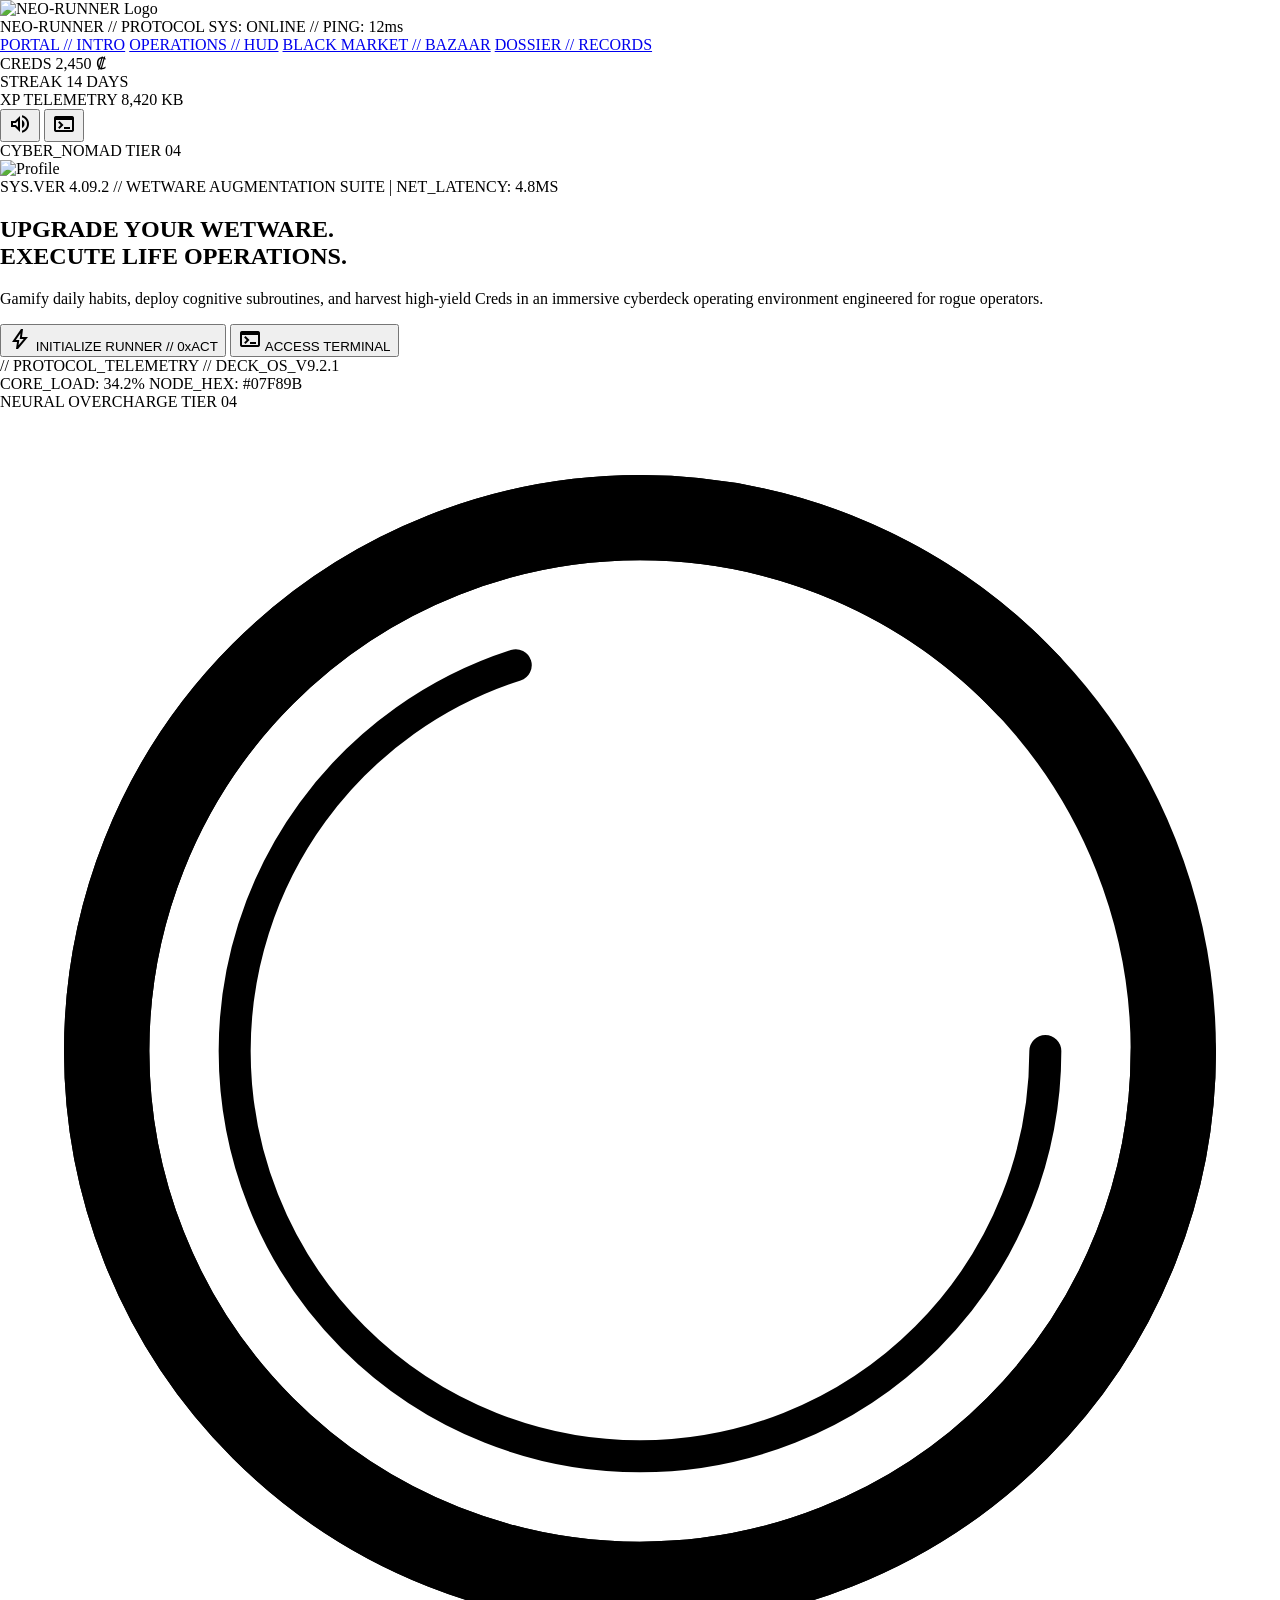
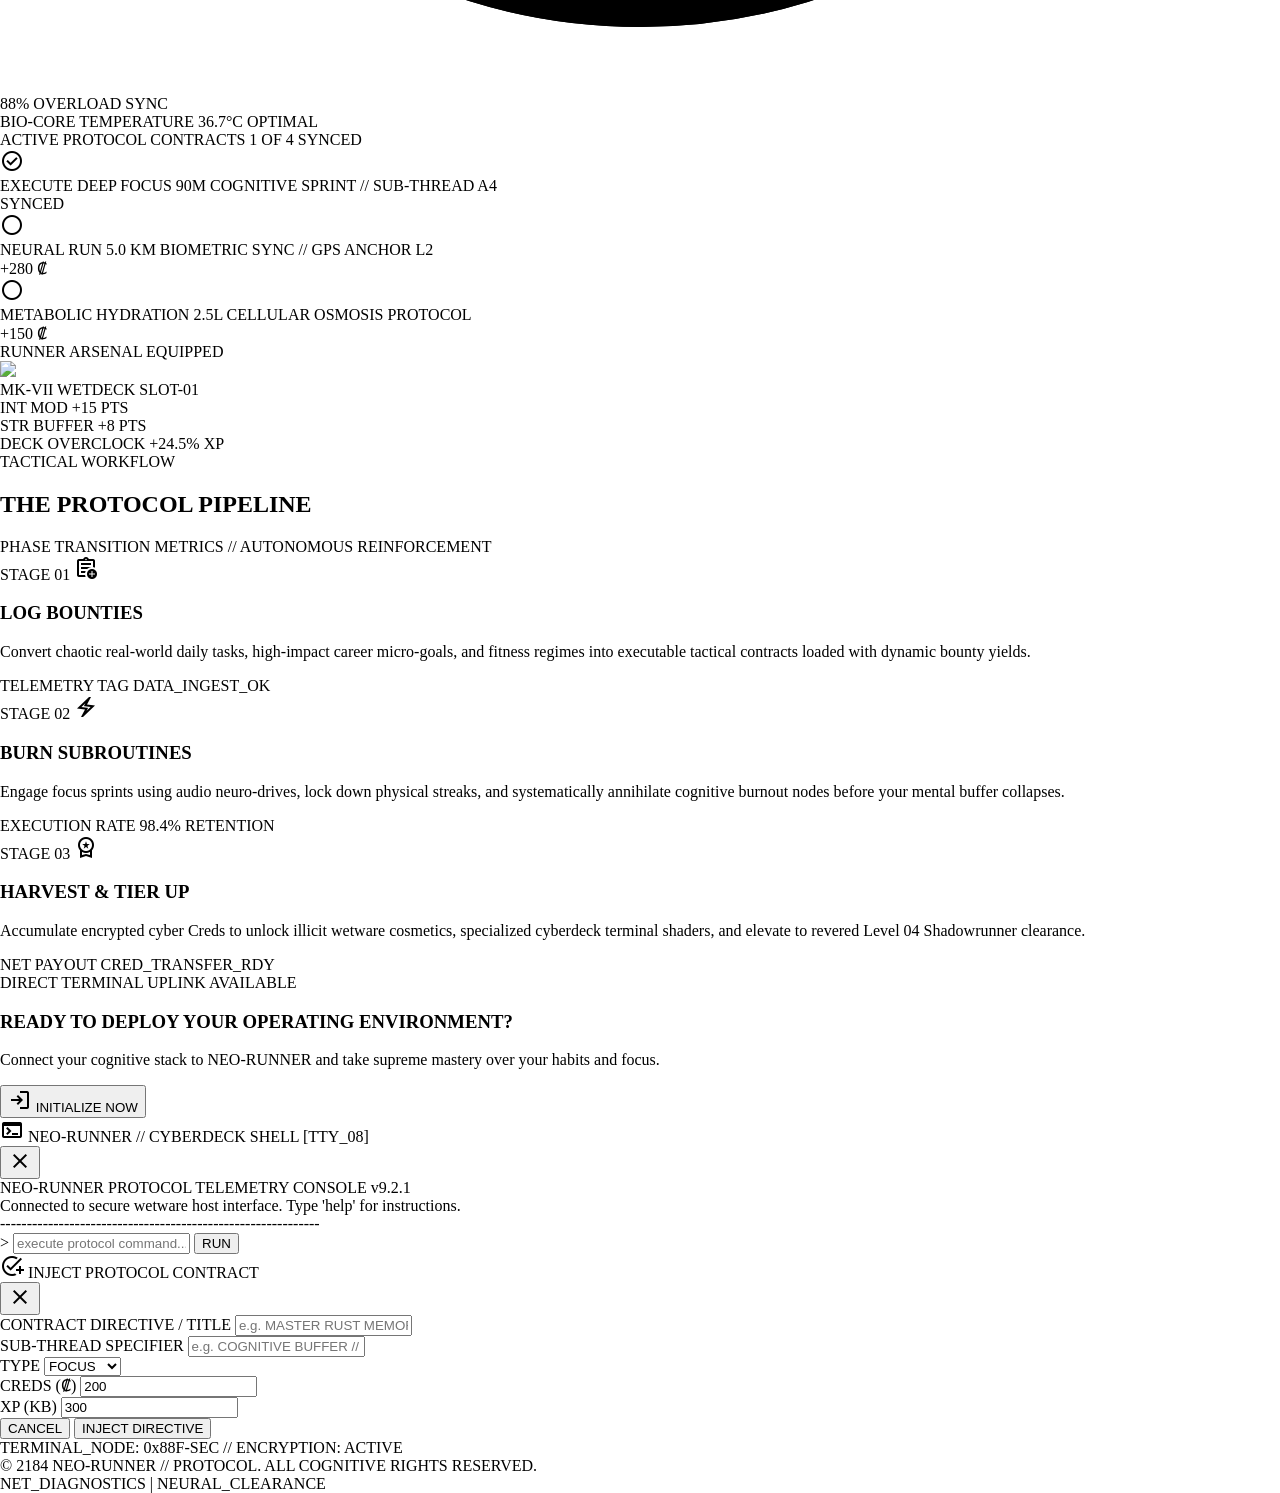
==== index.html @ 83c2be1f "feat: complete NEO-RUNNER // PROTOCOL cyberdeck web application with professional docs" ====
<!DOCTYPE html>
<html class="dark" lang="en">
<head>
  <meta charset="utf-8">
  <meta content="width=device-width, initial-scale=1.0" name="viewport">
  <title>NEO-RUNNER // PROTOCOL</title>
  <link href="https://fonts.googleapis.com" rel="preconnect">
  <link crossorigin="" href="https://fonts.gstatic.com" rel="preconnect">
  <link href="https://fonts.googleapis.com/css2?family=JetBrains+Mono:wght@400;500;600;700&amp;family=Space+Grotesk:wght@600;700&amp;display=swap" rel="stylesheet">
  <link href="https://fonts.googleapis.com/css2?family=Material+Symbols+Outlined:opsz,wght,FILL,GRAD@24,400,0,0" rel="stylesheet">
  <link href="https://fonts.googleapis.com/css2?family=Material+Symbols+Outlined:wght,FILL@100..700,0..1&amp;display=swap" rel="stylesheet">
  
  <style>
    @layer base {
      html, body { margin: 0; padding: 0; }
      body { overscroll-behavior: none; }
      main > :first-child { margin-top: 0 !important; }
      main > :last-child { margin-bottom: 0 !important; }
    }
    @keyframes fadeIn {
      from { opacity: 0; transform: translateY(6px); }
      to { opacity: 1; transform: translateY(0); }
    }
    .animate-fadeIn {
      animation: fadeIn 0.25s ease-out forwards;
    }
  </style>
  <link rel="stylesheet" href="css/cyber-effects.css">
  
  <script src="https://cdn.tailwindcss.com"></script>
  <script id="tailwind-config">
    tailwind.config = {
      darkMode: "class",
      theme: {
        extend: {
          colors: {
            "error": "#ffb4ab",
            "tertiary-fixed-dim": "#ffba20",
            "secondary-fixed-dim": "#dfb7ff",
            "secondary-container": "#9d05ff",
            "on-secondary-fixed-variant": "#6b00b0",
            "on-error-container": "#ffdad6",
            "inverse-surface": "#e0e2ec",
            "surface-container": "#1d2027",
            "tertiary": "#fff4e8",
            "on-surface-variant": "#b9cacb",
            "surface-variant": "#32353d",
            "primary-fixed-dim": "#00dbe9",
            "surface-container-highest": "#32353d",
            "surface-tint": "#00dbe9",
            "tertiary-fixed": "#ffdea8",
            "on-error": "#690005",
            "primary-container": "#00f0ff",
            "surface-container-low": "#191b23",
            "on-tertiary-fixed": "#271900",
            "error-container": "#93000a",
            "tertiary-container": "#ffd386",
            "on-background": "#e0e2ec",
            "outline": "#849495",
            "secondary": "#dfb7ff",
            "on-secondary": "#4b007e",
            "on-secondary-fixed": "#2d004f",
            "on-primary": "#00363a",
            "on-tertiary": "#412d00",
            "on-surface": "#e0e2ec",
            "on-primary-fixed-variant": "#004f54",
            "on-tertiary-fixed-variant": "#5e4200",
            "inverse-on-surface": "#2d3038",
            "surface-container-high": "#272a32",
            "primary": "#dbfcff",
            "surface-bright": "#363941",
            "on-secondary-container": "#f7e6ff",
            "on-primary-fixed": "#002022",
            "on-tertiary-container": "#7d5800",
            "outline-variant": "#3b494b",
            "secondary-fixed": "#f1daff",
            "surface": "#10131a",
            "on-primary-container": "#006970",
            "primary-fixed": "#7df4ff",
            "surface-dim": "#10131a",
            "surface-container-lowest": "#0b0e15",
            "inverse-primary": "#006970",
            "background": "#10131a"
          },
          borderRadius: {
            "DEFAULT": "0.25rem",
            "lg": "0.5rem",
            "xl": "0.75rem",
            "full": "9999px"
          },
          spacing: {
            "margin-desktop": "2rem",
            "margin": "1rem",
            "space-sm": "0.5rem",
            "space-xs": "0.25rem",
            "space-xl": "2.5rem",
            "space-md": "1rem",
            "gutter-desktop": "1.5rem",
            "space-lg": "1.5rem",
            "gutter": "1rem"
          },
          fontFamily: {
            "display-lg": ["Space Grotesk"],
            "headline-lg": ["Space Grotesk"],
            "headline-md": ["Space Grotesk"],
            "body-lg": ["JetBrains Mono"],
            "display-lg-mobile": ["Space Grotesk"],
            "headline-sm": ["Space Grotesk"],
            "label-md": ["JetBrains Mono"],
            "body-md": ["JetBrains Mono"],
            "code-sm": ["JetBrains Mono"],
            "label-lg": ["JetBrains Mono"]
          },
          fontSize: {
            "display-lg": ["44px", { lineHeight: "48px", letterSpacing: "0.06em", fontWeight: "700" }],
            "headline-lg": ["28px", { lineHeight: "34px", letterSpacing: "0.05em", fontWeight: "700" }],
            "headline-md": ["22px", { lineHeight: "28px", letterSpacing: "0.04em", fontWeight: "600" }],
            "body-lg": ["15px", { lineHeight: "22px", letterSpacing: "-0.01em", fontWeight: "400" }],
            "display-lg-mobile": ["32px", { lineHeight: "36px", letterSpacing: "0.05em", fontWeight: "700" }],
            "headline-sm": ["18px", { lineHeight: "24px", letterSpacing: "0.03em", fontWeight: "600" }],
            "label-md": ["11px", { lineHeight: "14px", letterSpacing: "0.1em", fontWeight: "500" }],
            "body-md": ["13px", { lineHeight: "18px", letterSpacing: "0em", fontWeight: "400" }],
            "code-sm": ["10px", { lineHeight: "14px", letterSpacing: "0.04em", fontWeight: "400" }],
            "label-lg": ["12px", { lineHeight: "16px", letterSpacing: "0.08em", fontWeight: "600" }]
          }
        }
      }
    };
  </script>
</head>
<body class="bg-background font-body-md text-body-md text-on-surface min-h-screen selection:bg-primary-container selection:text-on-primary-container">
  
  <!-- Retro CRT Scanline Shader Layer -->
  <div class="crt-overlay"></div>

  <!-- Persistent Cyber Header -->
  <header class="fixed top-0 w-full z-50 bg-surface-container-lowest/90 backdrop-blur-md shadow-[0_4px_20px_rgba(0,0,0,0.8)] border-b border-outline-variant/30">
    <div class="h-20 max-w-[1440px] mx-auto px-gutter-desktop flex items-center justify-between gap-space-md">
      
      <!-- Brand & Navigation -->
      <div class="flex items-center gap-space-lg">
        <div class="flex items-center gap-space-sm cursor-pointer" onclick="window.cyberApp.navigate('portal-intro')">
          <img alt="NEO-RUNNER Logo" class="h-8 w-auto object-contain" src="https://lh3.googleusercontent.com/aida-public/[base64]">
          <div class="flex flex-col">
            <span class="font-headline-sm text-headline-sm text-primary tracking-wider uppercase">NEO-RUNNER // PROTOCOL</span>
            <span class="font-code-sm text-code-sm text-primary-fixed-dim uppercase tracking-widest flex items-center gap-space-xs">
              <span class="w-1.5 h-1.5 rounded-full bg-primary-container animate-pulse"></span>
              SYS: ONLINE // PING: 12ms
            </span>
          </div>
        </div>

        <nav class="hidden xl:flex items-center gap-space-xs p-space-xs bg-surface-container-low rounded-DEFAULT border border-outline-variant/30">
          <a class="px-space-md py-space-xs transition-all tracking-wider uppercase bg-primary-container text-on-primary-container font-headline-sm rounded-DEFAULT shadow-sm" data-path="portal-intro" href="#portal-intro" aria-current="page">PORTAL // INTRO</a>
          <a class="px-space-md py-space-xs text-on-surface-variant hover:bg-surface-container-high hover:text-on-surface transition-all font-label-lg text-label-lg tracking-wider uppercase" data-path="operations-hud" href="#operations-hud">OPERATIONS // HUD</a>
          <a class="px-space-md py-space-xs text-on-surface-variant hover:bg-surface-container-high hover:text-on-surface transition-all font-label-lg text-label-lg tracking-wider uppercase" data-path="black-market-bazaar" href="#black-market-bazaar">BLACK MARKET // BAZAAR</a>
          <a class="px-space-md py-space-xs text-on-surface-variant hover:bg-surface-container-high hover:text-on-surface transition-all font-label-lg text-label-lg tracking-wider uppercase" data-path="dossier-records" href="#dossier-records">DOSSIER // RECORDS</a>
        </nav>
      </div>

      <!-- Telemetry Counters & Controls -->
      <div class="flex items-center gap-space-md">
        <div class="hidden md:flex items-center gap-space-sm bg-surface-container-low px-space-md py-space-xs rounded-DEFAULT border border-outline-variant/20">
          <div class="flex flex-col">
            <span class="font-code-sm text-code-sm text-on-surface-variant uppercase">CREDS</span>
            <span id="header-creds" class="font-label-lg text-label-lg text-tertiary-fixed-dim font-bold">2,450 ₡</span>
          </div>
          <div class="w-px h-6 bg-surface-variant"></div>
          <div class="flex flex-col">
            <span class="font-code-sm text-code-sm text-on-surface-variant uppercase">STREAK</span>
            <span id="header-streak" class="font-label-lg text-label-lg text-primary-fixed font-bold">14 DAYS</span>
          </div>
          <div class="w-px h-6 bg-surface-variant"></div>
          <div class="flex flex-col">
            <span class="font-code-sm text-code-sm text-on-surface-variant uppercase">XP TELEMETRY</span>
            <span id="header-xp" class="font-label-lg text-label-lg text-secondary font-bold">8,420 KB</span>
          </div>
        </div>

        <div class="flex items-center gap-space-xs bg-surface-container-low px-space-xs py-space-xs rounded-DEFAULT border border-outline-variant/20">
          <button id="audio-toggle-btn" class="p-space-xs text-primary-container hover:bg-surface-container transition-colors" title="Toggle Procedural Audio Engine" type="button">
            <span class="material-symbols-outlined text-[18px]">volume_up</span>
          </button>
          <button id="shader-toggle-btn" class="p-space-xs text-on-surface-variant hover:text-primary hover:bg-surface-container transition-colors" title="Toggle CRT Glitch Shaders" type="button">
            <span class="material-symbols-outlined text-[18px]">terminal</span>
          </button>
        </div>

        <div class="flex items-center gap-space-sm pl-space-xs cursor-pointer" onclick="window.cyberApp.navigate('dossier-records')">
          <div class="flex flex-col text-right hidden sm:flex">
            <span class="font-label-lg text-label-lg text-primary font-bold tracking-wider">CYBER_NOMAD</span>
            <span id="header-tier" class="font-code-sm text-code-sm text-tertiary-fixed-dim tracking-widest uppercase font-bold">TIER 04</span>
          </div>
          <img alt="Profile" class="w-8 h-8 rounded-full object-cover ring-1 ring-primary/60 shadow-md" src="https://lh3.googleusercontent.com/aida-public/[base64]">
        </div>
      </div>
    </div>
  </header>

  <!-- Main View Render Canvas -->
  <main id="view-container" class="w-full pt-20 bg-background max-w-[1440px] mx-auto px-gutter-desktop min-h-[calc(100vh-5rem)]">
    <!-- Active view content will be injected dynamically -->
  </main>

  <!-- Interactive Terminal CLI Modal -->
  <div id="terminal-modal" class="fixed inset-0 z-50 bg-black/80 backdrop-blur-md hidden items-center justify-center p-4">
    <div class="w-full max-w-3xl bg-surface-container-lowest border border-primary/40 rounded-xl shadow-[0_0_50px_rgba(0,240,255,0.3)] overflow-hidden flex flex-col h-[520px]">
      <div class="flex items-center justify-between px-space-md py-space-xs bg-surface-container border-b border-outline-variant/30">
        <div class="flex items-center gap-space-xs font-code-sm text-code-sm text-primary">
          <span class="material-symbols-outlined text-[18px]">terminal</span>
          <span>NEO-RUNNER // CYBERDECK SHELL [TTY_08]</span>
        </div>
        <button onclick="window.cyberTerminal.close()" class="text-on-surface-variant hover:text-error">
          <span class="material-symbols-outlined text-[20px]">close</span>
        </button>
      </div>

      <div id="terminal-output" class="flex-1 p-space-md overflow-y-auto font-mono text-xs space-y-1 bg-black/60">
        <div class="text-primary font-bold">NEO-RUNNER PROTOCOL TELEMETRY CONSOLE v9.2.1</div>
        <div class="text-on-surface-variant">Connected to secure wetware host interface. Type <span class="text-primary-container font-bold">'help'</span> for instructions.</div>
        <div class="text-outline-variant">------------------------------------------------------------</div>
      </div>

      <div class="p-space-sm bg-surface-container-low border-t border-outline-variant/30 flex items-center gap-space-sm">
        <span class="text-primary-container font-mono text-sm font-bold">></span>
        <input id="terminal-input" type="text" autocomplete="off" placeholder="execute protocol command..." class="flex-1 bg-transparent border-none outline-none text-primary font-mono text-sm placeholder-on-surface-variant/40">
        <button onclick="const input = document.getElementById('terminal-input'); if (input.value) { window.cyberTerminal.execute(input.value); input.value = ''; }" class="px-space-sm py-1 bg-primary-container text-on-primary-container font-code-sm text-xs rounded uppercase font-bold">
          RUN
        </button>
      </div>
    </div>
  </div>

  <!-- Contract Injection Modal -->
  <div id="contract-modal" class="fixed inset-0 z-50 bg-black/80 backdrop-blur-md hidden items-center justify-center p-4">
    <div class="w-full max-w-lg bg-surface-container-low border border-primary/40 rounded-xl shadow-[0_0_40px_rgba(0,240,255,0.25)] p-space-lg flex flex-col gap-space-md">
      <div class="flex items-center justify-between border-b border-outline-variant/30 pb-space-xs">
        <div class="flex items-center gap-space-xs font-headline-sm text-headline-sm text-primary uppercase">
          <span class="material-symbols-outlined text-primary-container text-[22px]">add_task</span>
          INJECT PROTOCOL CONTRACT
        </div>
        <button onclick="window.cyberApp.closeNewContractModal()" class="text-on-surface-variant hover:text-error">
          <span class="material-symbols-outlined text-[20px]">close</span>
        </button>
      </div>

      <form id="contract-form" onsubmit="window.cyberApp.submitNewContract(event)" class="flex flex-col gap-space-md">
        <div>
          <label class="block font-code-sm text-code-sm text-on-surface-variant uppercase mb-1">CONTRACT DIRECTIVE / TITLE</label>
          <input id="contract-title-input" required placeholder="e.g. MASTER RUST MEMORY SAFETY // 60M" class="w-full bg-surface-container-lowest border border-outline-variant/40 rounded p-space-sm text-primary font-code-sm text-code-sm outline-none focus:border-primary-container">
        </div>

        <div>
          <label class="block font-code-sm text-code-sm text-on-surface-variant uppercase mb-1">SUB-THREAD SPECIFIER</label>
          <input id="contract-thread-input" required placeholder="e.g. COGNITIVE BUFFER // ARCHITECTURE" class="w-full bg-surface-container-lowest border border-outline-variant/40 rounded p-space-sm text-primary font-code-sm text-code-sm outline-none focus:border-primary-container">
        </div>

        <div class="grid grid-cols-3 gap-space-sm">
          <div>
            <label class="block font-code-sm text-code-sm text-on-surface-variant uppercase mb-1">TYPE</label>
            <select id="contract-type-select" class="w-full bg-surface-container-lowest border border-outline-variant/40 rounded p-space-sm text-primary font-code-sm text-code-sm outline-none focus:border-primary-container">
              <option value="focus">FOCUS</option>
              <option value="bio">BIO</option>
              <option value="neural">NEURAL</option>
            </select>
          </div>
          <div>
            <label class="block font-code-sm text-code-sm text-on-surface-variant uppercase mb-1">CREDS (₡)</label>
            <input id="contract-creds-input" type="number" value="200" required class="w-full bg-surface-container-lowest border border-outline-variant/40 rounded p-space-sm text-primary font-code-sm text-code-sm outline-none focus:border-primary-container">
          </div>
          <div>
            <label class="block font-code-sm text-code-sm text-on-surface-variant uppercase mb-1">XP (KB)</label>
            <input id="contract-xp-input" type="number" value="300" required class="w-full bg-surface-container-lowest border border-outline-variant/40 rounded p-space-sm text-primary font-code-sm text-code-sm outline-none focus:border-primary-container">
          </div>
        </div>

        <div class="flex justify-end gap-space-sm pt-space-sm border-t border-outline-variant/20 mt-2">
          <button type="button" onclick="window.cyberApp.closeNewContractModal()" class="px-space-md py-space-xs bg-surface-container-high text-on-surface hover:text-primary rounded font-code-sm text-code-sm uppercase">
            CANCEL
          </button>
          <button type="submit" class="px-space-lg py-space-xs bg-primary-container text-on-primary-container rounded font-headline-sm text-headline-sm uppercase hover:bg-primary-fixed active:scale-95">
            INJECT DIRECTIVE
          </button>
        </div>
      </form>
    </div>
  </div>

  <!-- Persistent Cyber Footer -->
  <footer class="w-full bg-surface-container-lowest py-space-lg border-t border-outline-variant/20">
    <div class="max-w-[1440px] mx-auto px-gutter-desktop flex flex-col md:flex-row items-center justify-between gap-space-md text-on-surface-variant font-code-sm text-code-sm tracking-widest uppercase">
      <div class="flex items-center gap-space-sm">
        <span class="w-2 h-2 rounded-full bg-primary-container animate-pulse"></span>
        <span>TERMINAL_NODE: 0x88F-SEC // ENCRYPTION: ACTIVE</span>
      </div>
      <div>© 2184 NEO-RUNNER // PROTOCOL. ALL COGNITIVE RIGHTS RESERVED.</div>
      <div class="flex items-center gap-space-md">
        <span onclick="window.cyberTerminal.open()" class="text-primary-fixed-dim hover:text-primary transition-colors cursor-pointer">NET_DIAGNOSTICS</span>
        <span class="text-on-surface-variant">|</span>
        <span onclick="window.cyberApp.navigate('dossier-records')" class="text-primary-fixed-dim hover:text-primary transition-colors cursor-pointer">NEURAL_CLEARANCE</span>
      </div>
    </div>
  </footer>

  <!-- Application Script Pipeline -->
  <script src="js/audio.js"></script>
  <script src="js/store.js"></script>
  <script src="js/terminal.js"></script>
  <script src="js/views/portal.js"></script>
  <script src="js/views/hud.js"></script>
  <script src="js/views/bazaar.js"></script>
  <script src="js/views/dossier.js"></script>
  <script src="js/app.js"></script>
</body>
</html>
---- css/cyber-effects.css ----
/* Cyberpunk styling & visual FX */

/* CRT Scanline & Glitch overlay */
.crt-overlay {
  position: fixed;
  top: 0;
  left: 0;
  width: 100vw;
  height: 100vh;
  pointer-events: none;
  z-index: 9999;
  background: linear-gradient(rgba(18, 16, 16, 0) 50%, rgba(0, 0, 0, 0.35) 50%), 
              linear-gradient(90deg, rgba(255, 0, 0, 0.03), rgba(0, 255, 0, 0.01), rgba(0, 0, 255, 0.03));
  background-size: 100% 3px, 6px 100%;
  opacity: 0;
  transition: opacity 0.3s ease;
}

.crt-active .crt-overlay {
  opacity: 1;
}

.crt-active body {
  text-shadow: 0 0 1px rgba(0, 240, 255, 0.4);
}

/* Neon glow helper utilities */
.glow-primary {
  box-shadow: 0 0 15px rgba(0, 240, 255, 0.35);
}

.glow-primary-lg {
  box-shadow: 0 0 30px rgba(0, 240, 255, 0.55);
}

.glow-secondary {
  box-shadow: 0 0 15px rgba(223, 183, 255, 0.35);
}

.glow-tertiary {
  box-shadow: 0 0 15px rgba(255, 186, 32, 0.35);
}

/* Cyber cut-corner borders */
.cyber-panel {
  position: relative;
  border: 1px solid rgba(0, 240, 255, 0.15);
  background: rgba(29, 32, 39, 0.7);
  backdrop-filter: blur(8px);
}

.cyber-panel::before {
  content: '';
  position: absolute;
  top: 0;
  left: 0;
  width: 6px;
  height: 6px;
  border-top: 2px solid #00f0ff;
  border-left: 2px solid #00f0ff;
}

.cyber-panel::after {
  content: '';
  position: absolute;
  bottom: 0;
  right: 0;
  width: 6px;
  height: 6px;
  border-bottom: 2px solid #00f0ff;
  border-right: 2px solid #00f0ff;
}

/* Sub-thread badge styles */
.badge-focus {
  background: rgba(0, 240, 255, 0.12);
  color: #7df4ff;
  border: 1px solid rgba(0, 240, 255, 0.3);
}

.badge-bio {
  background: rgba(255, 186, 32, 0.12);
  color: #ffdea8;
  border: 1px solid rgba(255, 186, 32, 0.3);
}

.badge-neural {
  background: rgba(223, 183, 255, 0.12);
  color: #f1daff;
  border: 1px solid rgba(223, 183, 255, 0.3);
}

/* Glitch text effect on hover */
@keyframes glitch-anim {
  0% { transform: translate(0); }
  20% { transform: translate(-2px, 1px); }
  40% { transform: translate(2px, -1px); }
  60% { transform: translate(-1px, -1px); }
  80% { transform: translate(1px, 2px); }
  100% { transform: translate(0); }
}

.glitch-hover:hover {
  animation: glitch-anim 0.25s infinite;
}

/* Custom scrollbars */
::-webkit-scrollbar {
  width: 6px;
  height: 6px;
}
::-webkit-scrollbar-track {
  background: #10131a;
}
::-webkit-scrollbar-thumb {
  background: #32353d;
  border-radius: 3px;
}
::-webkit-scrollbar-thumb:hover {
  background: #00f0ff;
}
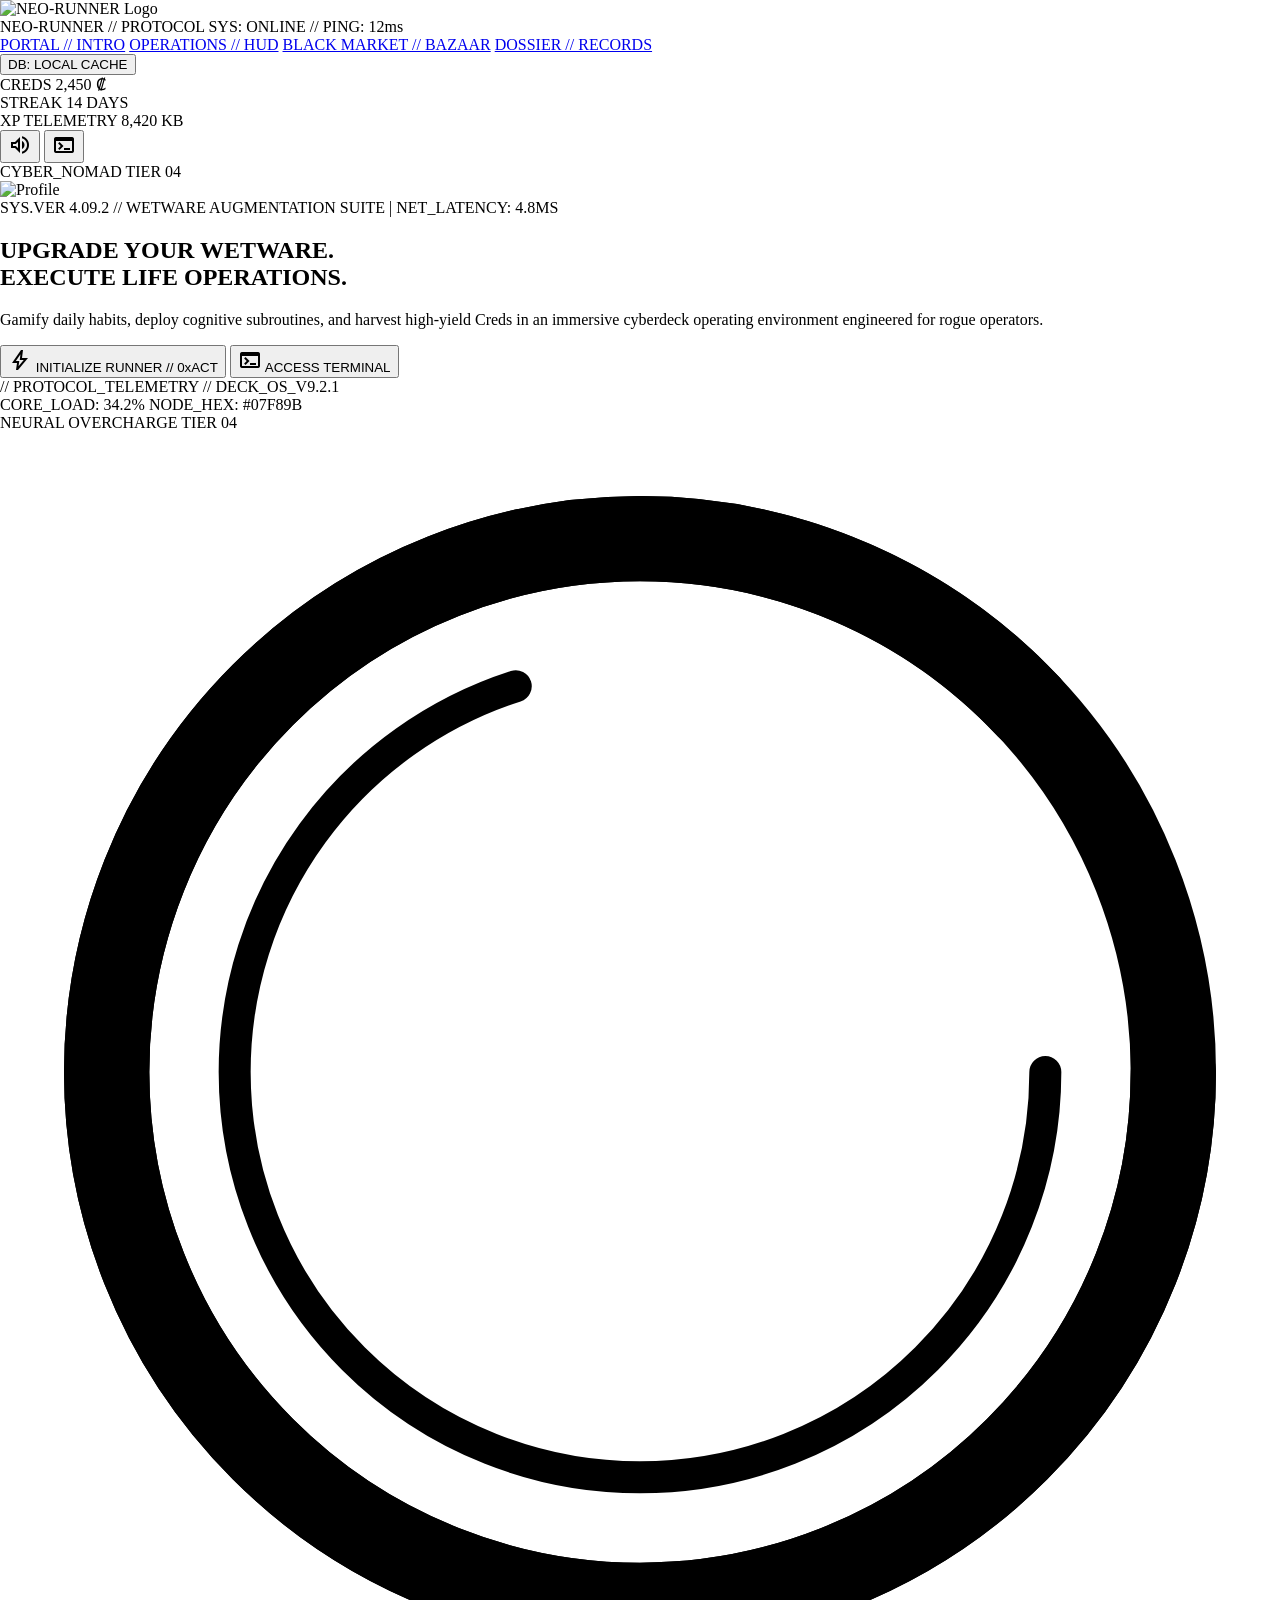
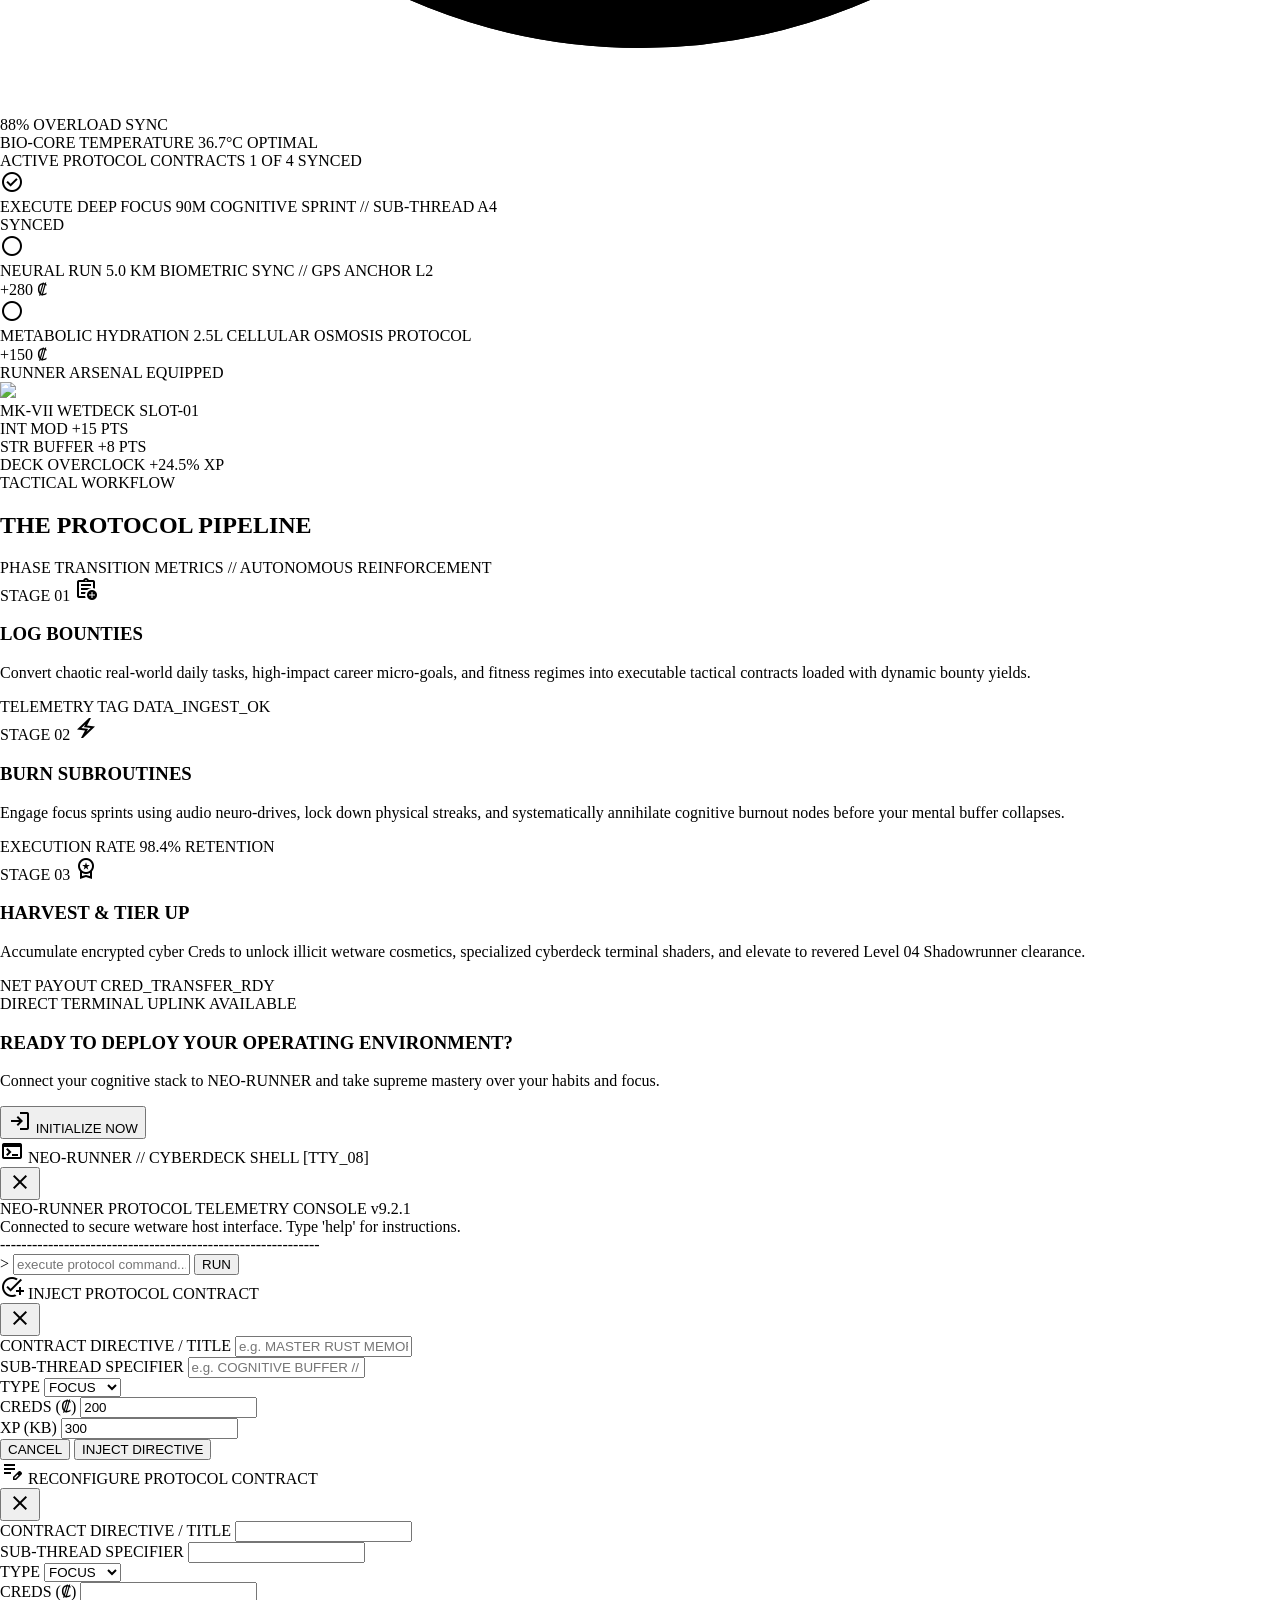
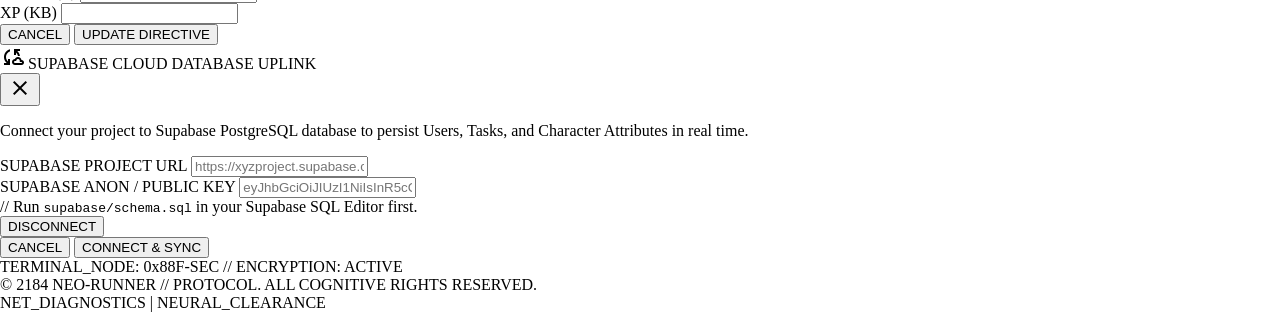
==== commit 53c1d9eb: "feat: add Supabase database schema for Users, Tasks, and Attributes with full CRUD operations" ====
--- a/index.html
+++ b/index.html
@@ -27,6 +27,10 @@
   </style>
   <link rel="stylesheet" href="css/cyber-effects.css">
   
+  <!-- Supabase JS Client (v2) -->
+  <script src="https://cdn.jsdelivr.net/npm/@supabase/supabase-js@2"></script>
+
+  <!-- Tailwind CSS CDN & Custom Tokens -->
   <script src="https://cdn.tailwindcss.com"></script>
   <script id="tailwind-config">
     tailwind.config = {
@@ -158,8 +162,14 @@
         </nav>
       </div>
 
-      <!-- Telemetry Counters & Controls -->
+      <!-- Telemetry Counters, Cloud Status & Controls -->
       <div class="flex items-center gap-space-md">
+        <!-- Supabase Cloud DB Status Indicator -->
+        <button id="supabase-status-badge" onclick="window.cyberApp.openSupabaseModal()" class="hidden sm:flex items-center gap-1.5 px-space-sm py-0.5 rounded font-code-sm text-xs bg-surface-container text-on-surface-variant border border-outline-variant/30 cursor-pointer hover:text-primary transition-all">
+          <span class="w-1.5 h-1.5 rounded-full bg-tertiary-fixed-dim"></span>
+          <span>DB: LOCAL CACHE</span>
+        </button>
+
         <div class="hidden md:flex items-center gap-space-sm bg-surface-container-low px-space-md py-space-xs rounded-DEFAULT border border-outline-variant/20">
           <div class="flex flex-col">
             <span class="font-code-sm text-code-sm text-on-surface-variant uppercase">CREDS</span>
@@ -231,7 +241,7 @@
     </div>
   </div>
 
-  <!-- Contract Injection Modal -->
+  <!-- Contract Injection Modal (CREATE) -->
   <div id="contract-modal" class="fixed inset-0 z-50 bg-black/80 backdrop-blur-md hidden items-center justify-center p-4">
     <div class="w-full max-w-lg bg-surface-container-low border border-primary/40 rounded-xl shadow-[0_0_40px_rgba(0,240,255,0.25)] p-space-lg flex flex-col gap-space-md">
       <div class="flex items-center justify-between border-b border-outline-variant/30 pb-space-xs">
@@ -286,6 +296,111 @@
     </div>
   </div>
 
+  <!-- Contract Edit Modal (UPDATE) -->
+  <div id="edit-contract-modal" class="fixed inset-0 z-50 bg-black/80 backdrop-blur-md hidden items-center justify-center p-4">
+    <div class="w-full max-w-lg bg-surface-container-low border border-secondary/40 rounded-xl shadow-[0_0_40px_rgba(223,183,255,0.25)] p-space-lg flex flex-col gap-space-md">
+      <div class="flex items-center justify-between border-b border-outline-variant/30 pb-space-xs">
+        <div class="flex items-center gap-space-xs font-headline-sm text-headline-sm text-secondary uppercase">
+          <span class="material-symbols-outlined text-secondary text-[22px]">edit_note</span>
+          RECONFIGURE PROTOCOL CONTRACT
+        </div>
+        <button onclick="window.cyberApp.closeEditContractModal()" class="text-on-surface-variant hover:text-error">
+          <span class="material-symbols-outlined text-[20px]">close</span>
+        </button>
+      </div>
+
+      <form id="edit-contract-form" onsubmit="window.cyberApp.submitEditContract(event)" class="flex flex-col gap-space-md">
+        <input type="hidden" id="edit-contract-id">
+        <div>
+          <label class="block font-code-sm text-code-sm text-on-surface-variant uppercase mb-1">CONTRACT DIRECTIVE / TITLE</label>
+          <input id="edit-contract-title-input" required class="w-full bg-surface-container-lowest border border-outline-variant/40 rounded p-space-sm text-primary font-code-sm text-code-sm outline-none focus:border-secondary">
+        </div>
+
+        <div>
+          <label class="block font-code-sm text-code-sm text-on-surface-variant uppercase mb-1">SUB-THREAD SPECIFIER</label>
+          <input id="edit-contract-thread-input" required class="w-full bg-surface-container-lowest border border-outline-variant/40 rounded p-space-sm text-primary font-code-sm text-code-sm outline-none focus:border-secondary">
+        </div>
+
+        <div class="grid grid-cols-3 gap-space-sm">
+          <div>
+            <label class="block font-code-sm text-code-sm text-on-surface-variant uppercase mb-1">TYPE</label>
+            <select id="edit-contract-type-select" class="w-full bg-surface-container-lowest border border-outline-variant/40 rounded p-space-sm text-primary font-code-sm text-code-sm outline-none focus:border-secondary">
+              <option value="focus">FOCUS</option>
+              <option value="bio">BIO</option>
+              <option value="neural">NEURAL</option>
+            </select>
+          </div>
+          <div>
+            <label class="block font-code-sm text-code-sm text-on-surface-variant uppercase mb-1">CREDS (₡)</label>
+            <input id="edit-contract-creds-input" type="number" required class="w-full bg-surface-container-lowest border border-outline-variant/40 rounded p-space-sm text-primary font-code-sm text-code-sm outline-none focus:border-secondary">
+          </div>
+          <div>
+            <label class="block font-code-sm text-code-sm text-on-surface-variant uppercase mb-1">XP (KB)</label>
+            <input id="edit-contract-xp-input" type="number" required class="w-full bg-surface-container-lowest border border-outline-variant/40 rounded p-space-sm text-primary font-code-sm text-code-sm outline-none focus:border-secondary">
+          </div>
+        </div>
+
+        <div class="flex justify-end gap-space-sm pt-space-sm border-t border-outline-variant/20 mt-2">
+          <button type="button" onclick="window.cyberApp.closeEditContractModal()" class="px-space-md py-space-xs bg-surface-container-high text-on-surface hover:text-primary rounded font-code-sm text-code-sm uppercase">
+            CANCEL
+          </button>
+          <button type="submit" class="px-space-lg py-space-xs bg-secondary text-on-secondary rounded font-headline-sm text-headline-sm uppercase hover:opacity-90 active:scale-95">
+            UPDATE DIRECTIVE
+          </button>
+        </div>
+      </form>
+    </div>
+  </div>
+
+  <!-- Supabase Cloud Uplink Modal -->
+  <div id="supabase-modal" class="fixed inset-0 z-50 bg-black/80 backdrop-blur-md hidden items-center justify-center p-4">
+    <div class="w-full max-w-xl bg-surface-container-low border border-primary/40 rounded-xl shadow-[0_0_50px_rgba(0,240,255,0.3)] p-space-lg flex flex-col gap-space-md">
+      <div class="flex items-center justify-between border-b border-outline-variant/30 pb-space-xs">
+        <div class="flex items-center gap-space-xs font-headline-sm text-headline-sm text-primary uppercase">
+          <span class="material-symbols-outlined text-primary-container text-[22px]">cloud_sync</span>
+          SUPABASE CLOUD DATABASE UPLINK
+        </div>
+        <button onclick="window.cyberApp.closeSupabaseModal()" class="text-on-surface-variant hover:text-error">
+          <span class="material-symbols-outlined text-[20px]">close</span>
+        </button>
+      </div>
+
+      <p class="font-body-md text-body-md text-on-surface-variant">
+        Connect your project to Supabase PostgreSQL database to persist Users, Tasks, and Character Attributes in real time.
+      </p>
+
+      <form id="supabase-config-form" onsubmit="window.cyberApp.submitSupabaseConfig(event)" class="flex flex-col gap-space-md">
+        <div>
+          <label class="block font-code-sm text-code-sm text-on-surface-variant uppercase mb-1">SUPABASE PROJECT URL</label>
+          <input id="supabase-url-input" placeholder="https://xyzproject.supabase.co" class="w-full bg-surface-container-lowest border border-outline-variant/40 rounded p-space-sm text-primary font-code-sm text-code-sm outline-none focus:border-primary-container">
+        </div>
+
+        <div>
+          <label class="block font-code-sm text-code-sm text-on-surface-variant uppercase mb-1">SUPABASE ANON / PUBLIC KEY</label>
+          <input id="supabase-key-input" type="password" placeholder="eyJhbGciOiJIUzI1NiIsInR5cCI6IkpXVCJ9..." class="w-full bg-surface-container-lowest border border-outline-variant/40 rounded p-space-sm text-primary font-code-sm text-code-sm outline-none focus:border-primary-container">
+        </div>
+
+        <div id="supabase-modal-status" class="font-code-sm text-xs text-on-surface-variant">
+          // Run <code>supabase/schema.sql</code> in your Supabase SQL Editor first.
+        </div>
+
+        <div class="flex justify-between items-center pt-space-sm border-t border-outline-variant/20 mt-2">
+          <button type="button" onclick="window.cyberApp.disconnectSupabase()" class="px-space-md py-space-xs text-error hover:bg-error/10 rounded font-code-sm text-code-sm uppercase transition-colors">
+            DISCONNECT
+          </button>
+          <div class="flex gap-space-sm">
+            <button type="button" onclick="window.cyberApp.closeSupabaseModal()" class="px-space-md py-space-xs bg-surface-container-high text-on-surface hover:text-primary rounded font-code-sm text-code-sm uppercase">
+              CANCEL
+            </button>
+            <button type="submit" class="px-space-lg py-space-xs bg-primary-container text-on-primary-container rounded font-headline-sm text-headline-sm uppercase hover:bg-primary-fixed active:scale-95">
+              CONNECT & SYNC
+            </button>
+          </div>
+        </div>
+      </form>
+    </div>
+  </div>
+
   <!-- Persistent Cyber Footer -->
   <footer class="w-full bg-surface-container-lowest py-space-lg border-t border-outline-variant/20">
     <div class="max-w-[1440px] mx-auto px-gutter-desktop flex flex-col md:flex-row items-center justify-between gap-space-md text-on-surface-variant font-code-sm text-code-sm tracking-widest uppercase">
@@ -304,6 +419,7 @@
 
   <!-- Application Script Pipeline -->
   <script src="js/audio.js"></script>
+  <script src="js/supabase.js"></script>
   <script src="js/store.js"></script>
   <script src="js/terminal.js"></script>
   <script src="js/views/portal.js"></script>
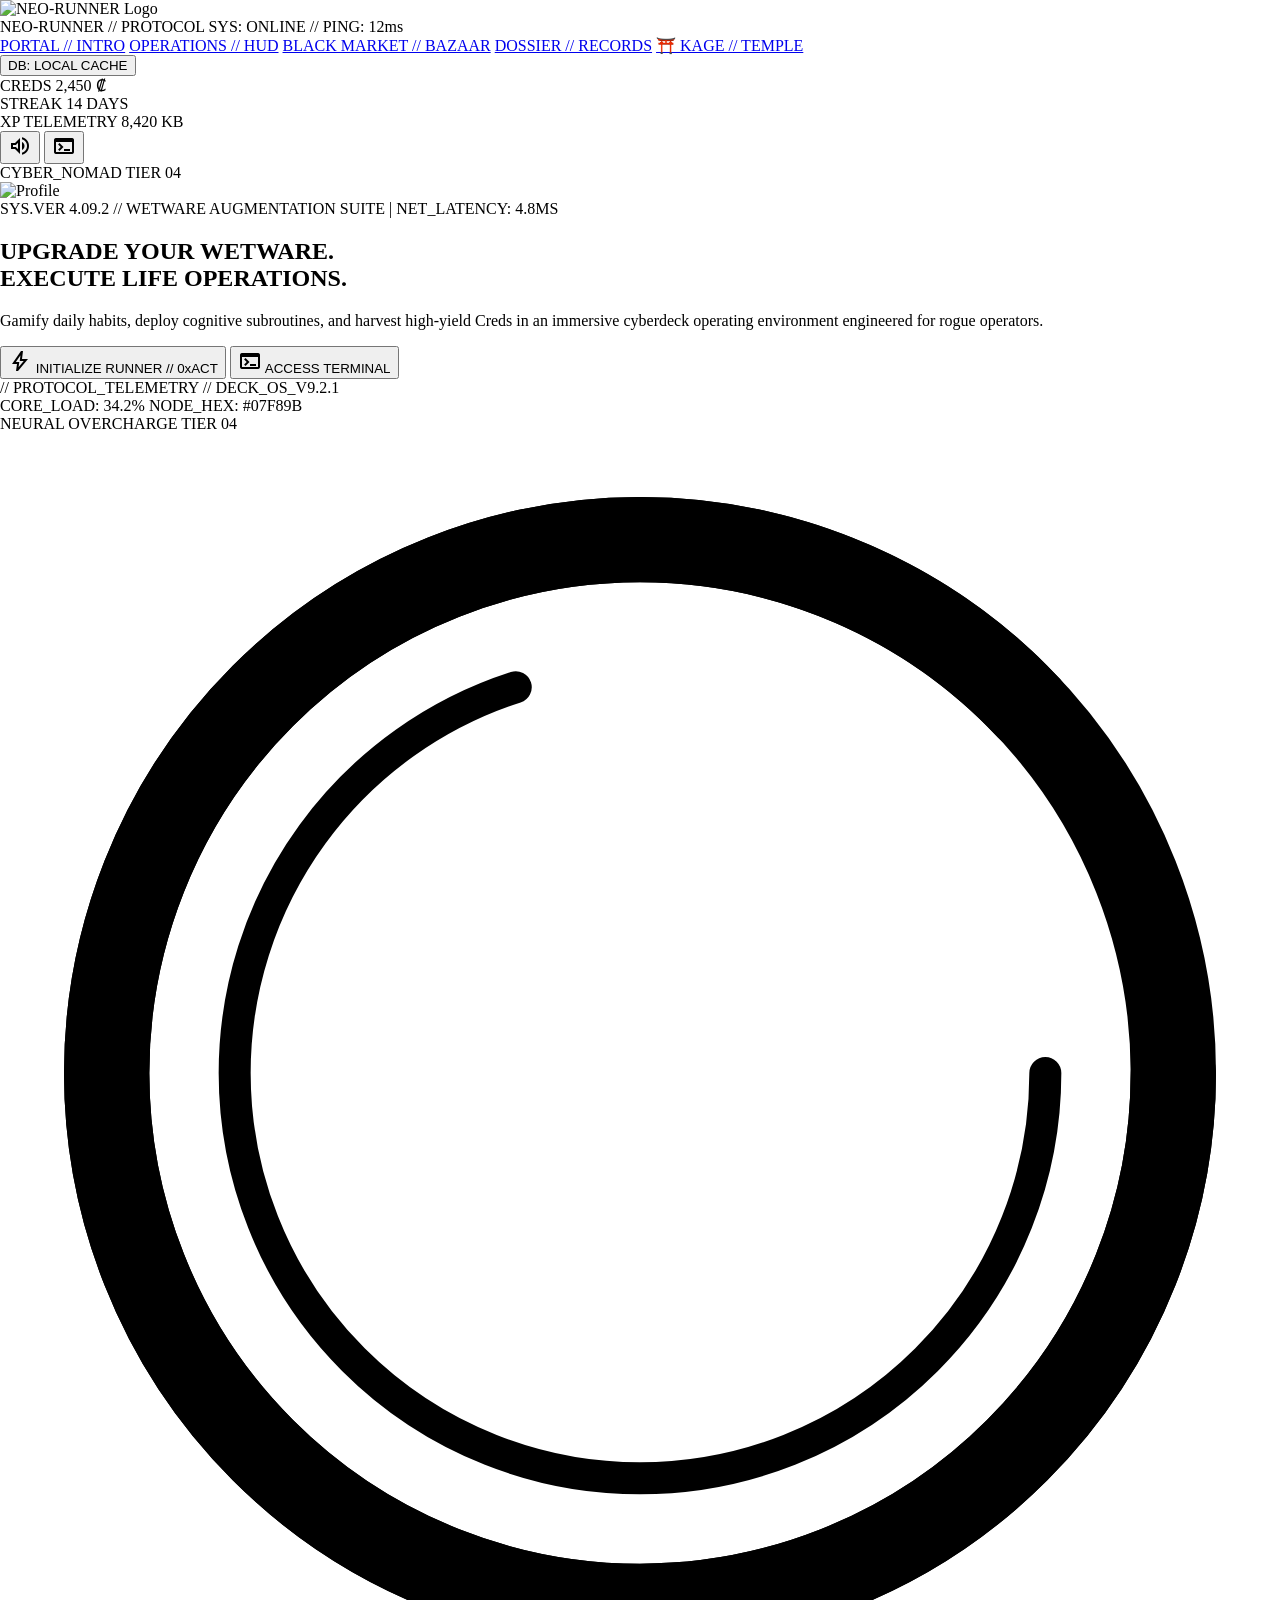
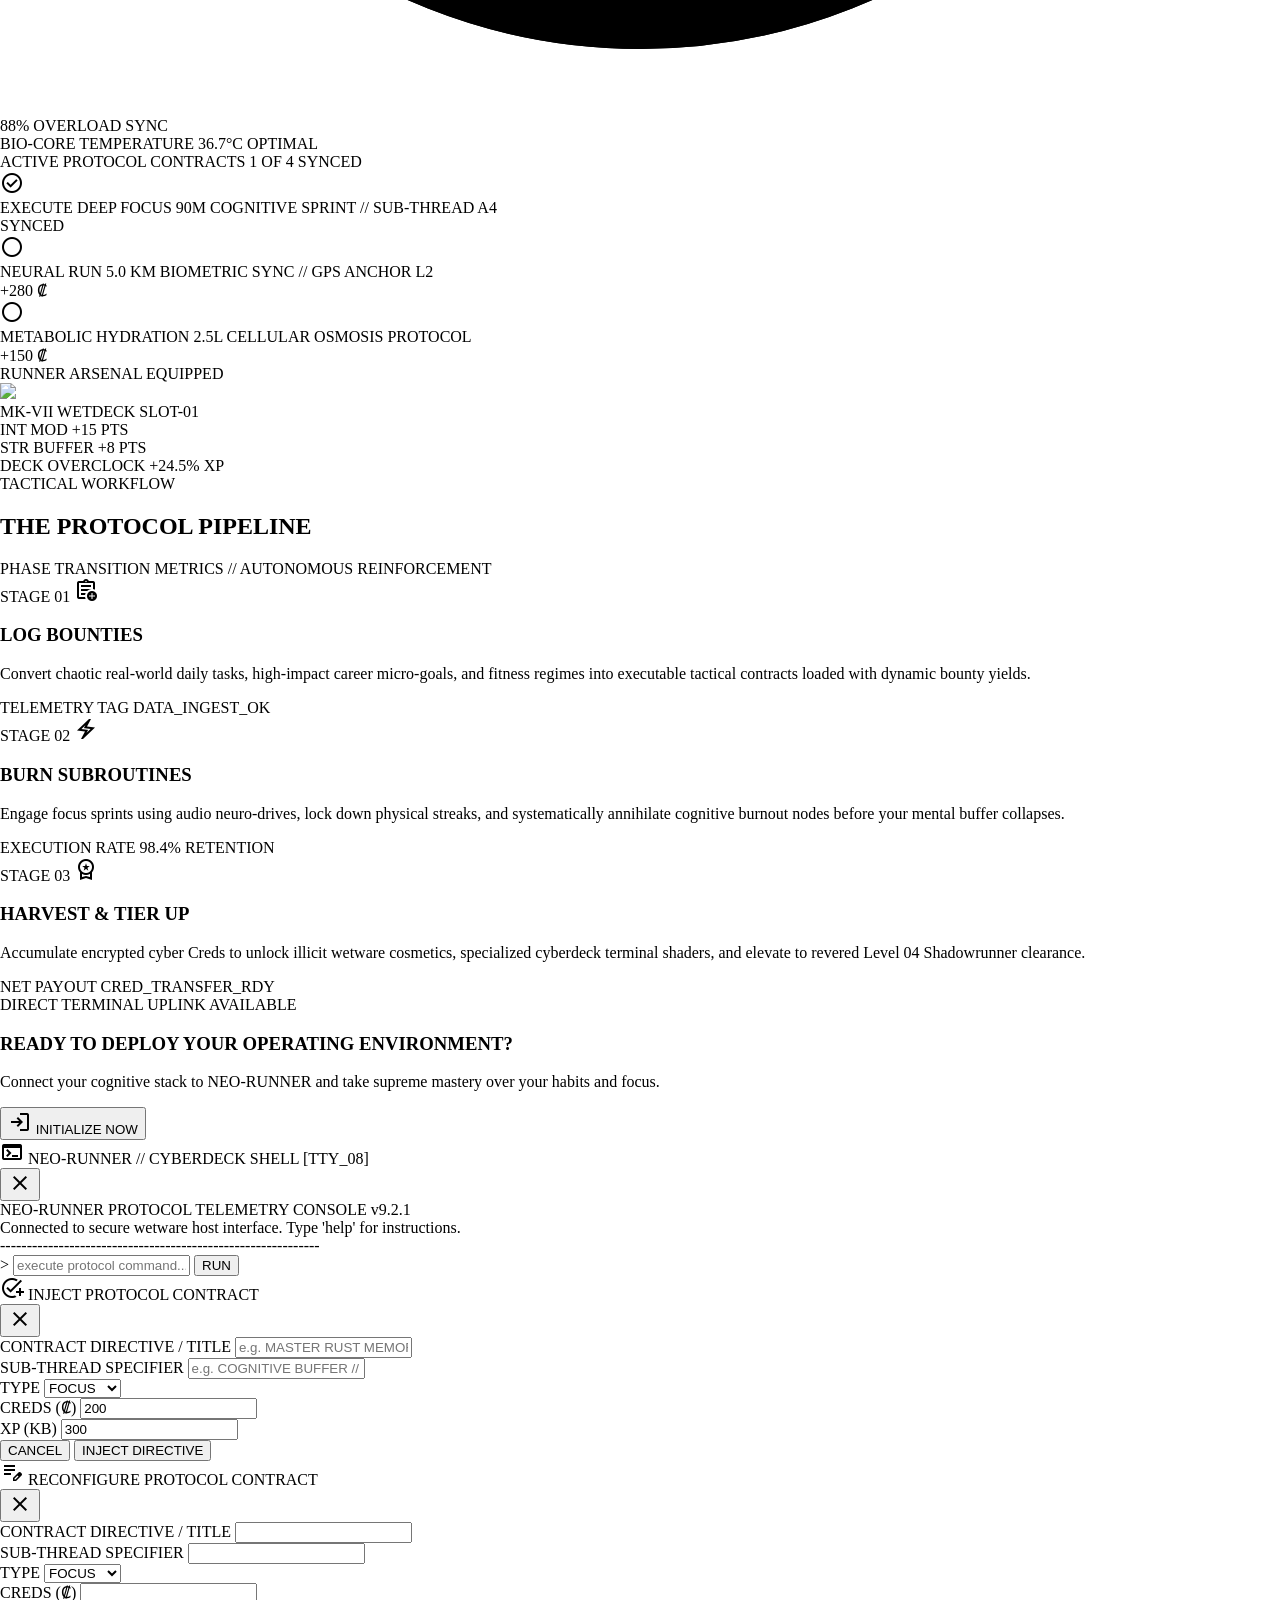
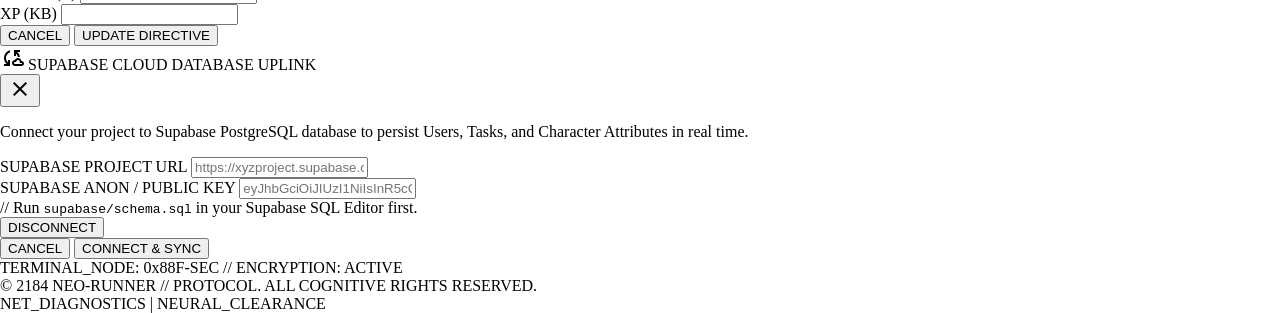
==== commit b0b627b7: "feat: integrate KageLandingPage from ThreeUI with exact source revision and binary assets" ====
--- a/index.html
+++ b/index.html
@@ -159,6 +159,7 @@
           <a class="px-space-md py-space-xs text-on-surface-variant hover:bg-surface-container-high hover:text-on-surface transition-all font-label-lg text-label-lg tracking-wider uppercase" data-path="operations-hud" href="#operations-hud">OPERATIONS // HUD</a>
           <a class="px-space-md py-space-xs text-on-surface-variant hover:bg-surface-container-high hover:text-on-surface transition-all font-label-lg text-label-lg tracking-wider uppercase" data-path="black-market-bazaar" href="#black-market-bazaar">BLACK MARKET // BAZAAR</a>
           <a class="px-space-md py-space-xs text-on-surface-variant hover:bg-surface-container-high hover:text-on-surface transition-all font-label-lg text-label-lg tracking-wider uppercase" data-path="dossier-records" href="#dossier-records">DOSSIER // RECORDS</a>
+          <a class="px-space-md py-space-xs text-tertiary-fixed-dim hover:text-primary-container hover:bg-surface-container-high transition-all font-label-lg text-label-lg tracking-wider uppercase border border-outline-variant/30 rounded" href="kage-preview.html" title="Interactive Three.js Kage Temple Landing Page">⛩️ KAGE // TEMPLE</a>
         </nav>
       </div>
 
